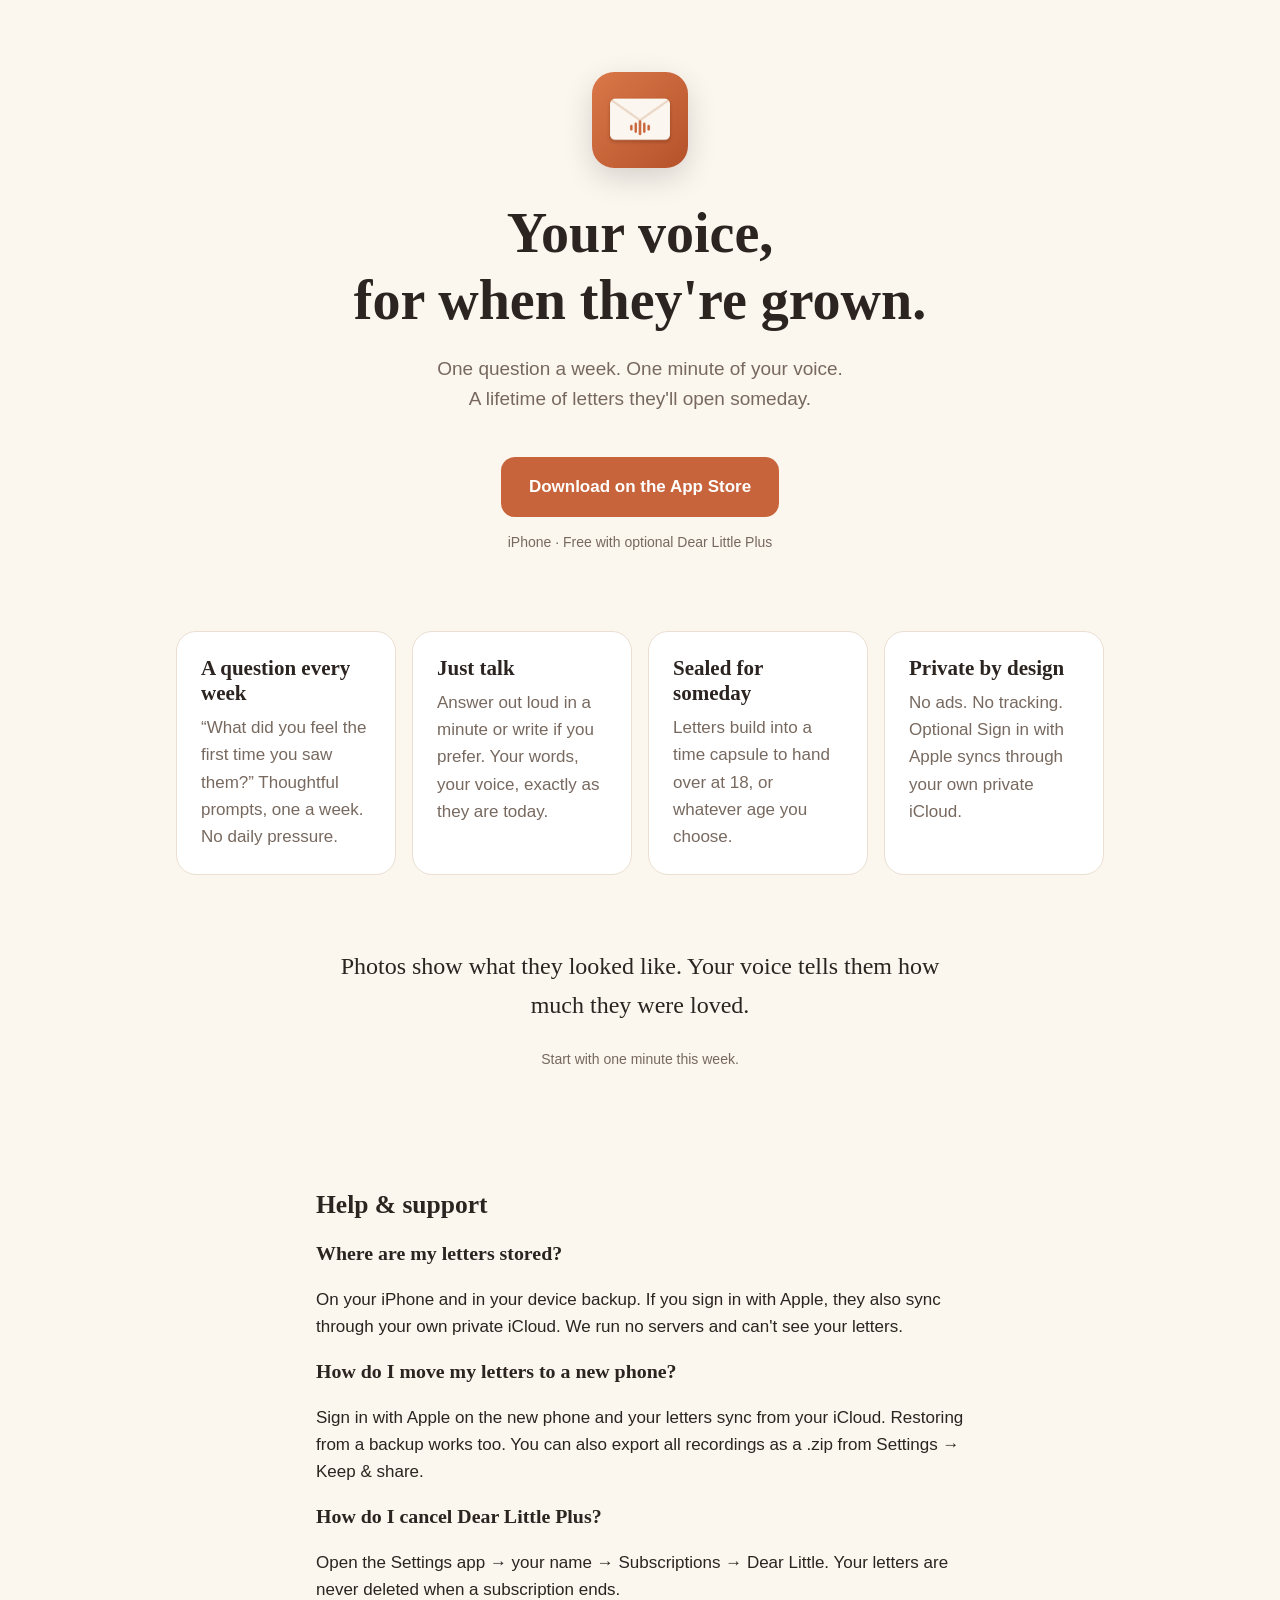
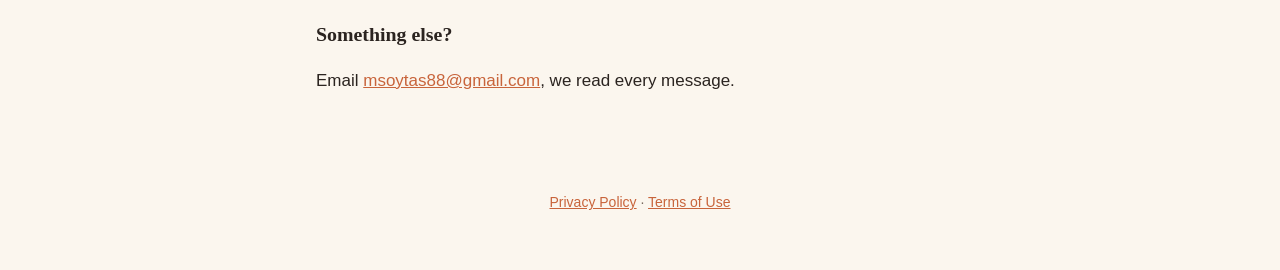
==== index.html @ 7e5f8350 "Add files via upload" ====
<!doctype html>
<html lang="en">
<head>
<meta charset="utf-8">
<meta name="viewport" content="width=device-width, initial-scale=1">
<title>Dear Little — Voice letters to your kids</title>
<meta name="description" content="One question a week. One minute of your voice. A lifetime of letters for your child to open when they're grown.">
<meta property="og:title" content="Dear Little — Voice letters to your kids">
<meta property="og:description" content="One question a week. One minute of your voice. A lifetime of letters for when they're grown.">
<meta property="og:image" content="icon.png">
<link rel="icon" href="icon.png">
<link rel="stylesheet" href="style.css">
</head>
<body>
<header class="hero">
  <img src="icon.png" alt="" class="icon" width="96" height="96">
  <h1>Your voice,<br>for when they're grown.</h1>
  <p class="lead">One question a week. One minute of your voice.<br>A lifetime of letters they'll open someday.</p>
  <!-- TODO: App Store linkini yayından sonra ekle -->
  <a class="cta" href="#">Download on the App Store</a>
  <p class="muted small">iPhone · Free with optional Dear Little Plus</p>
</header>

<section class="grid">
  <div class="feature">
    <h3>A question every week</h3>
    <p>“What did you feel the first time you saw them?” Thoughtful prompts, one a week. No daily pressure.</p>
  </div>
  <div class="feature">
    <h3>Just talk</h3>
    <p>Answer out loud in a minute or write if you prefer. Your words, your voice, exactly as they are today.</p>
  </div>
  <div class="feature">
    <h3>Sealed for someday</h3>
    <p>Letters build into a time capsule to hand over at 18, or whatever age you choose.</p>
  </div>
  <div class="feature">
    <h3>Private by design</h3>
    <p>No ads. No tracking. Optional Sign in with Apple syncs through your own private iCloud.</p>
  </div>
</section>

<section class="quote">
  <p>Photos show what they looked like. Your voice tells them how much they were loved.</p>
  <p class="muted small">Start with one minute this week.</p>
</section>

<section class="doc" id="support">
  <h2>Help &amp; support</h2>
  <h3>Where are my letters stored?</h3>
  <p>On your iPhone and in your device backup. If you sign in with Apple, they also sync through your own private iCloud. We run no servers and can't see your letters.</p>
  <h3>How do I move my letters to a new phone?</h3>
  <p>Sign in with Apple on the new phone and your letters sync from your iCloud. Restoring from a backup works too. You can also export all recordings as a .zip from Settings → Keep &amp; share.</p>
  <h3>How do I cancel Dear Little Plus?</h3>
  <p>Open the Settings app → your name → Subscriptions → Dear Little. Your letters are never deleted when a subscription ends.</p>
  <h3>Something else?</h3>
  <p>Email <a href="mailto:msoytas88@gmail.com">msoytas88@gmail.com</a>, we read every message.</p>
</section>

<footer>
  <a href="privacy.html">Privacy Policy</a> · <a href="https://www.apple.com/legal/internet-services/itunes/dev/stdeula/">Terms of Use</a>
</footer>
</body>
</html>
---- style.css ----
:root {
  --paper: #FBF6EE; --card: #FFFFFF; --ink: #2B2420; --muted: #77695F;
  --accent: #C8643B; --line: #EADFD2;
}
@media (prefers-color-scheme: dark) {
  :root { --paper: #1C1916; --card: #2A2521; --ink: #F3ECE2; --muted: #A99C90; --accent: #E08458; --line: #3A332D; }
}
* { box-sizing: border-box; }
body {
  margin: 0; background: var(--paper); color: var(--ink);
  font: 17px/1.6 -apple-system, BlinkMacSystemFont, "Segoe UI", sans-serif;
}
h1, h2, h3 { font-family: "New York", ui-serif, Georgia, serif; line-height: 1.2; }
a { color: var(--accent); }
.muted { color: var(--muted); }
.small { font-size: 14px; }
.hero { text-align: center; padding: 72px 16px 48px; max-width: 720px; margin: 0 auto; }
.hero h1 { font-size: clamp(34px, 7vw, 56px); margin: 24px 0 16px; }
.icon { border-radius: 22px; box-shadow: 0 10px 30px rgba(0,0,0,.15); }
.lead { font-size: 19px; color: var(--muted); }
.cta {
  display: inline-block; margin-top: 24px; padding: 16px 28px; border-radius: 14px;
  background: var(--accent); color: #fff; text-decoration: none; font-weight: 600;
}
.grid {
  display: grid; gap: 16px; grid-template-columns: repeat(auto-fit, minmax(220px, 1fr));
  max-width: 960px; margin: 0 auto; padding: 16px;
}
.feature { background: var(--card); border: 1px solid var(--line); border-radius: 20px; padding: 24px; }
.feature h3 { margin: 0 0 8px; font-size: 21px; }
.feature p { margin: 0; color: var(--muted); }
.quote { max-width: 640px; margin: 56px auto; padding: 0 16px; text-align: center; }
.quote p:first-child { font-family: "New York", ui-serif, Georgia, serif; font-size: 24px; }
.doc { max-width: 680px; margin: 0 auto; padding: 32px 16px 48px; }
.doc h2 { margin-top: 32px; }
footer { text-align: center; padding: 32px 16px 56px; color: var(--muted); font-size: 14px; }
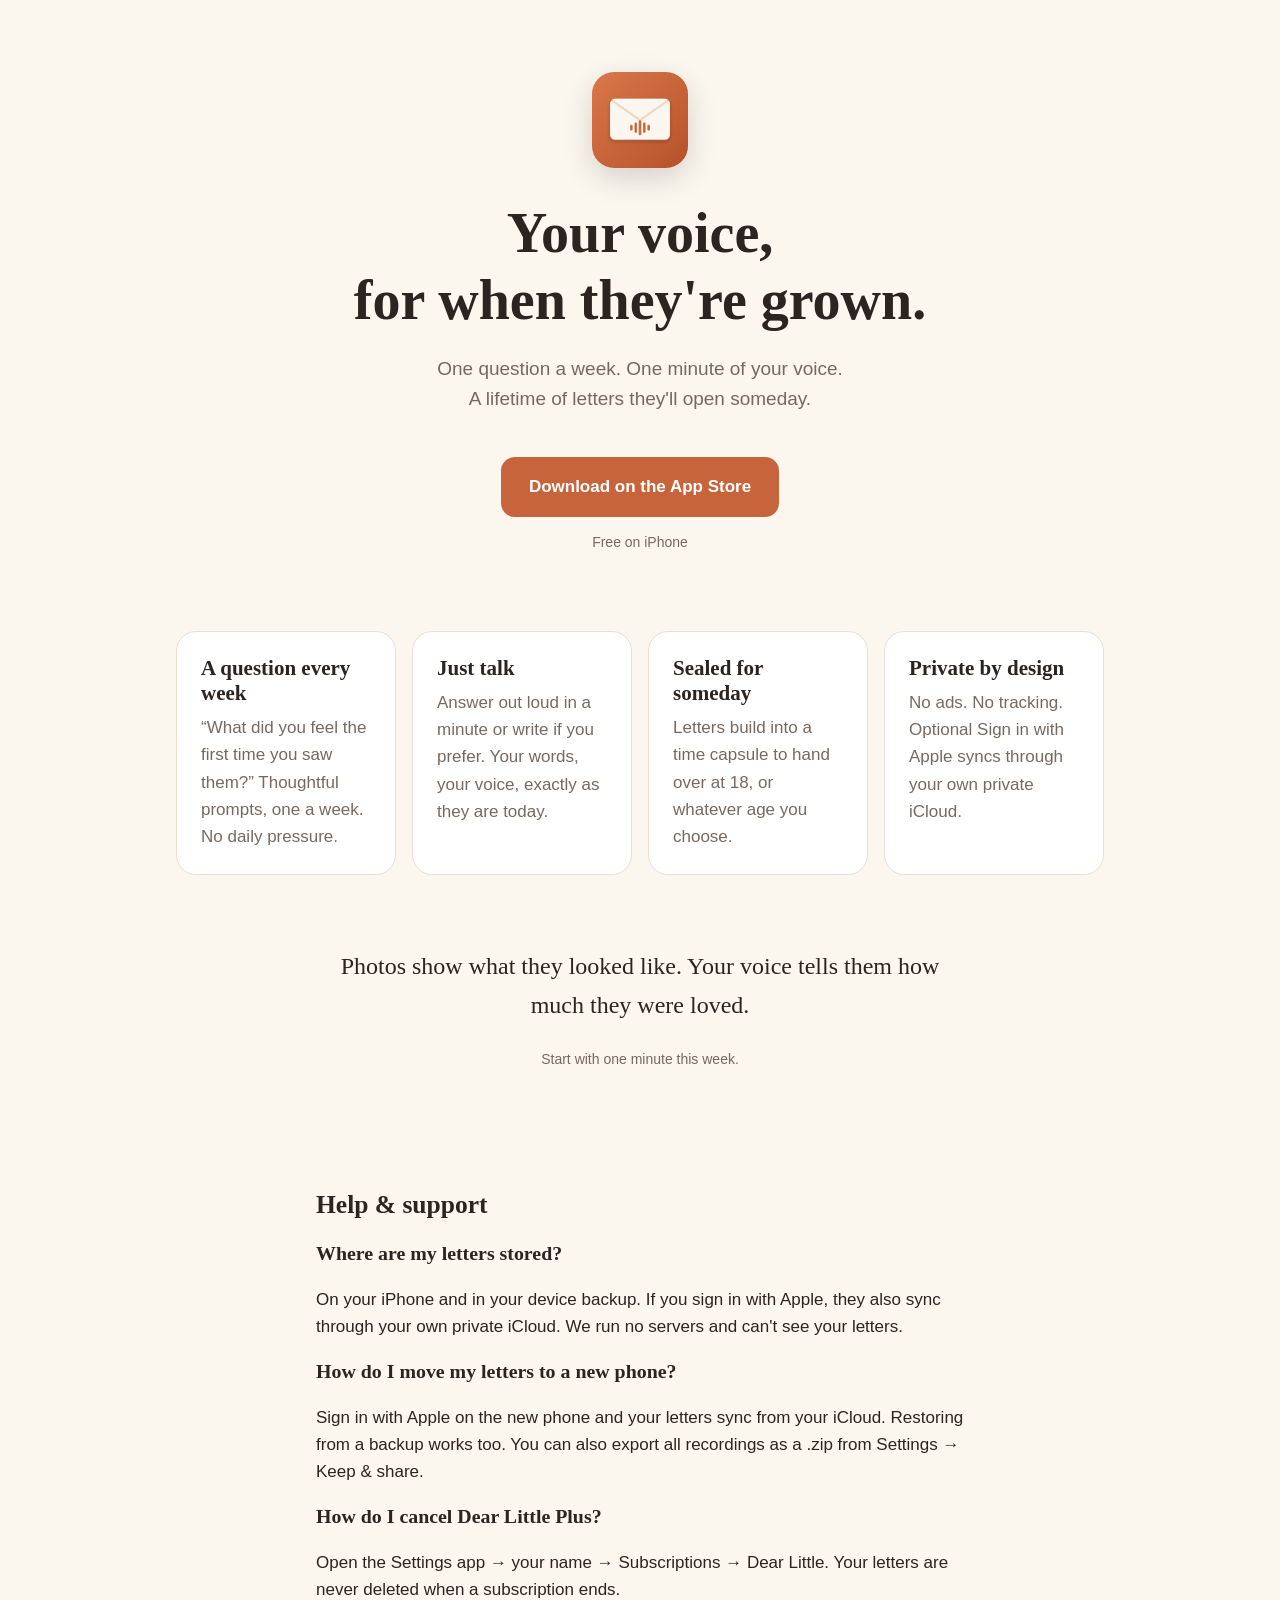
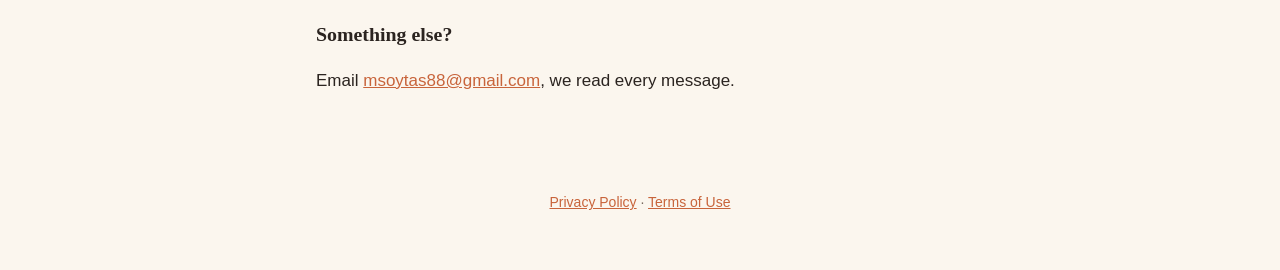
==== commit dd7a0a44: "Add App Store link Co-Authored-By: Claude Opus 5.5 <noreply@anthropic.com>" ====
--- a/index.html
+++ b/index.html
@@ -16,9 +16,8 @@
   <img src="icon.png" alt="" class="icon" width="96" height="96">
   <h1>Your voice,<br>for when they're grown.</h1>
   <p class="lead">One question a week. One minute of your voice.<br>A lifetime of letters they'll open someday.</p>
-  <!-- TODO: App Store linkini yayından sonra ekle -->
-  <a class="cta" href="#">Download on the App Store</a>
-  <p class="muted small">iPhone · Free with optional Dear Little Plus</p>
+  <a class="cta" href="https://apps.apple.com/app/dear-little-voice-letters/id6838014782">Download on the App Store</a>
+  <p class="muted small">Free on iPhone</p>
 </header>
 
 <section class="grid">
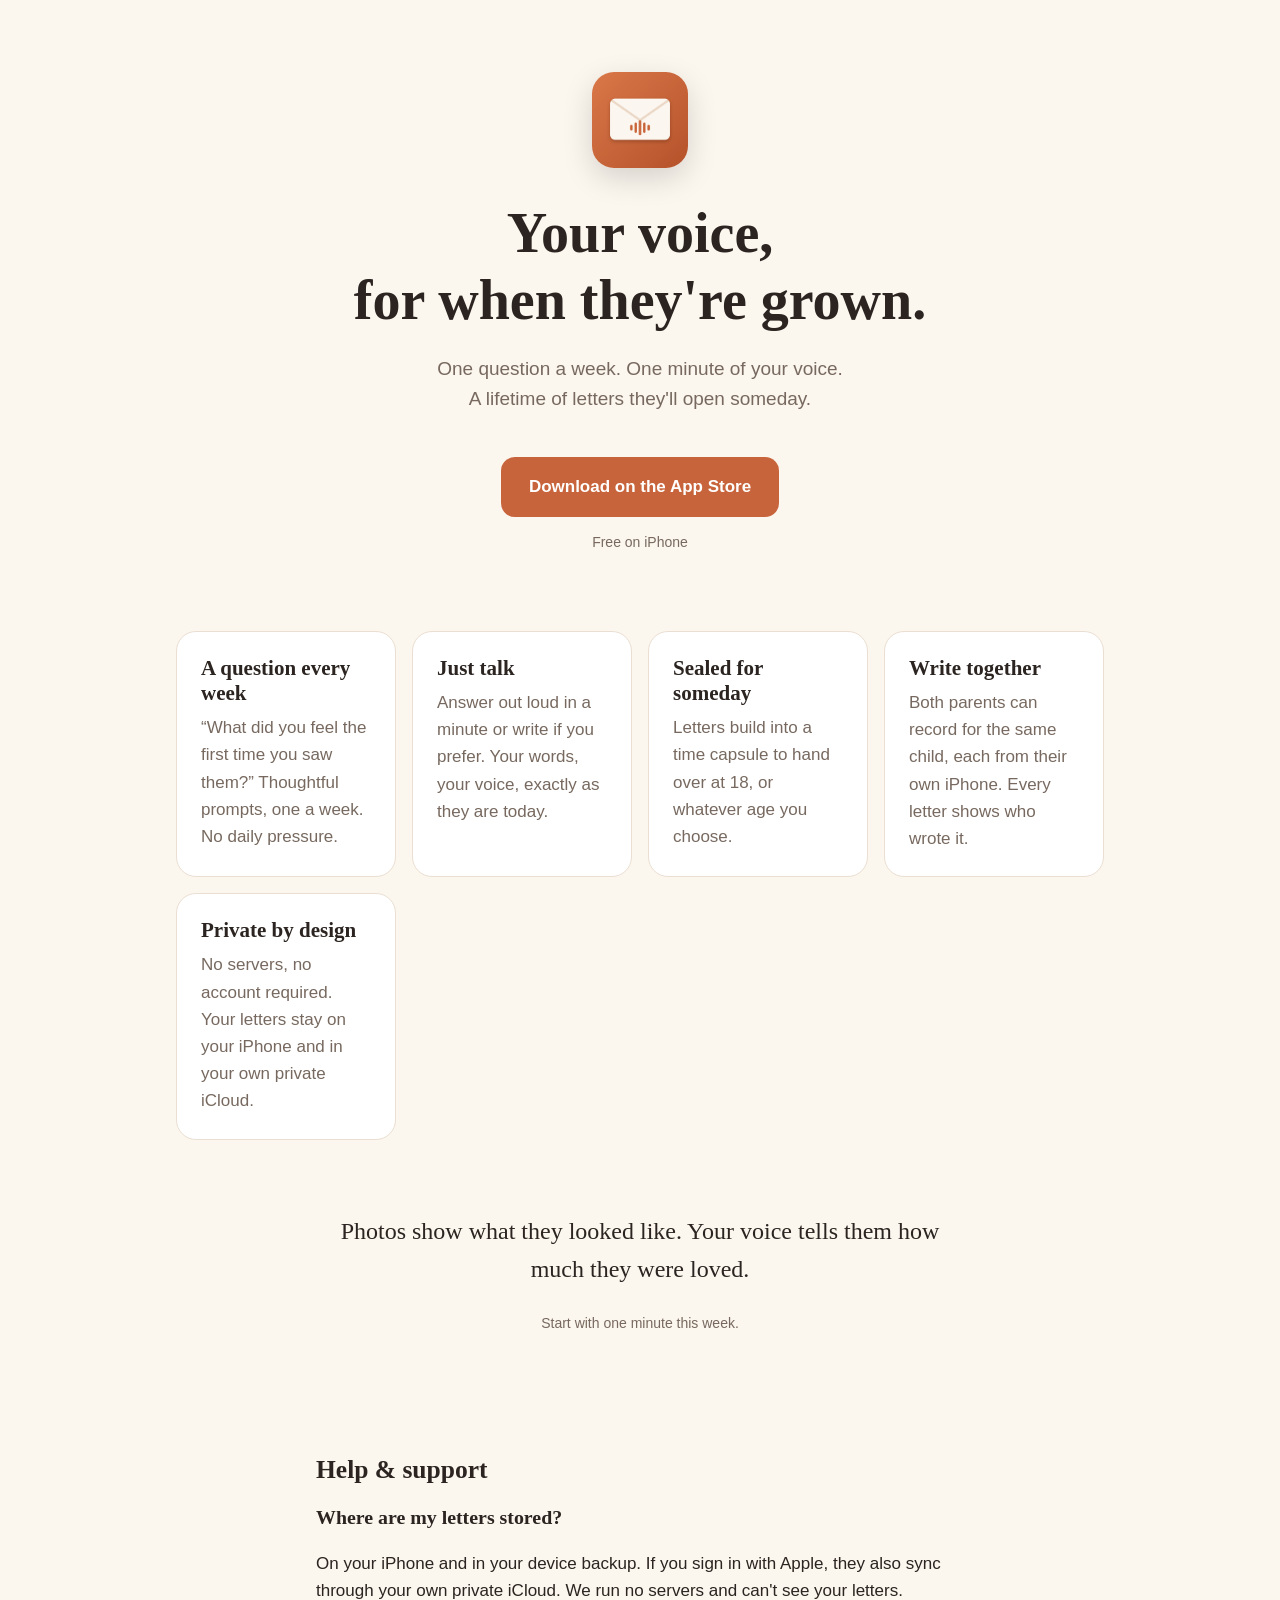
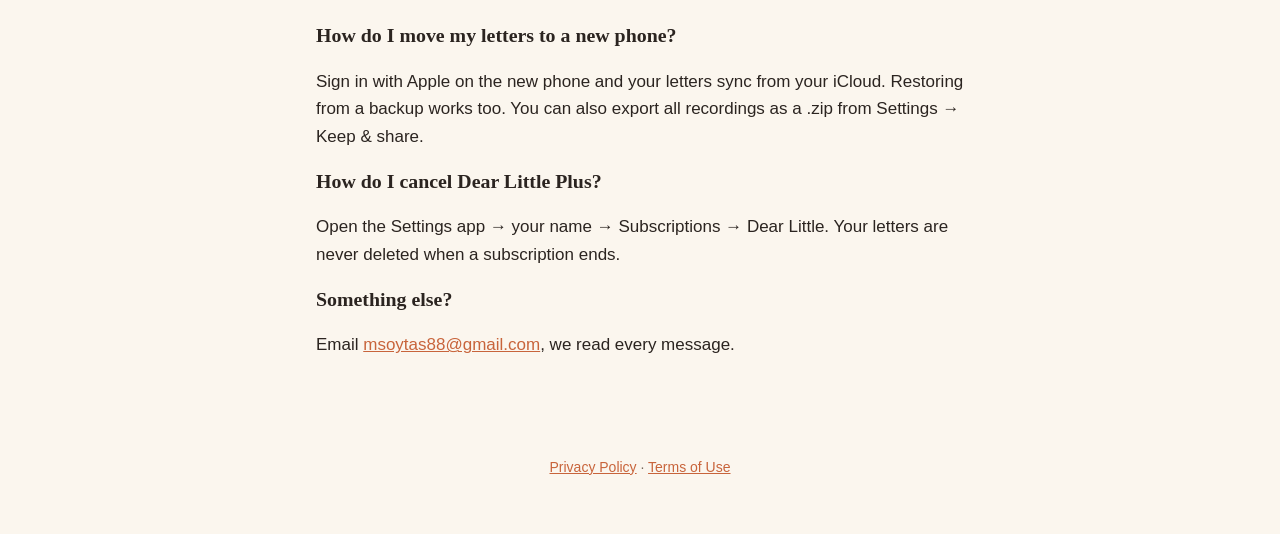
==== commit 98fa221c: "Site: write together, accurate privacy line (free version has ads) Co-Authored-By: Claude Opus 5.5 <" ====
--- a/index.html
+++ b/index.html
@@ -34,8 +34,12 @@
     <p>Letters build into a time capsule to hand over at 18, or whatever age you choose.</p>
   </div>
   <div class="feature">
+    <h3>Write together</h3>
+    <p>Both parents can record for the same child, each from their own iPhone. Every letter shows who wrote it.</p>
+  </div>
+  <div class="feature">
     <h3>Private by design</h3>
-    <p>No ads. No tracking. Optional Sign in with Apple syncs through your own private iCloud.</p>
+    <p>No servers, no account required. Your letters stay on your iPhone and in your own private iCloud.</p>
   </div>
 </section>
 
